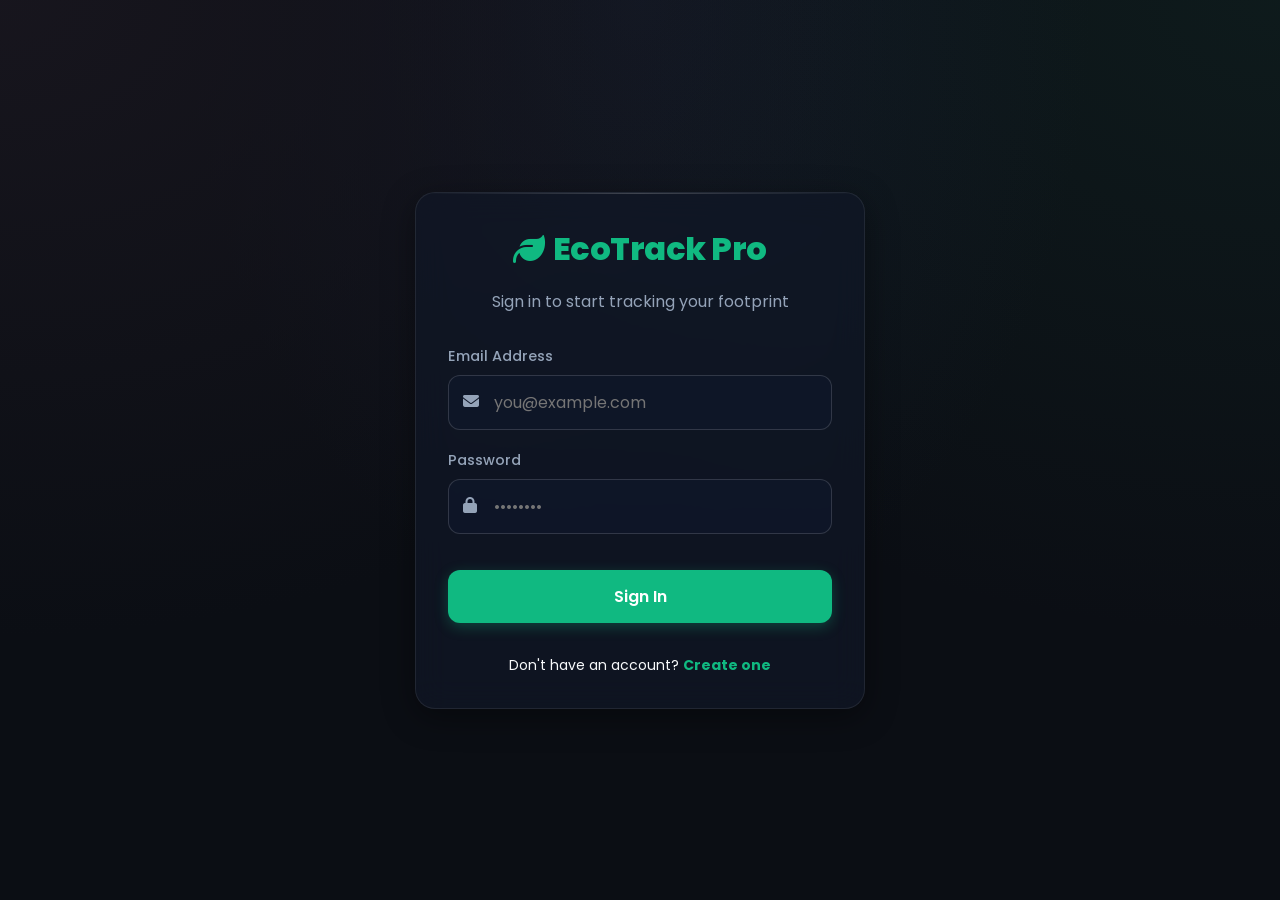
==== auth.html @ c1564540 "Initial commit: EcoTrack Pro with AI insights, charts, and dashboard" ====
<!DOCTYPE html>
<html lang="en" data-theme="dark">
<head>
  <meta charset="UTF-8">
  <meta name="viewport" content="width=device-width, initial-scale=1.0">
  <title>EcoTrack Pro - Authentication</title>
  <link rel="stylesheet" href="css/styles.css">
  <link rel="stylesheet" href="https://cdnjs.cloudflare.com/ajax/libs/font-awesome/6.4.0/css/all.min.css">
</head>
<body class="flex items-center justify-center" style="min-height: 100vh; margin: 0;">

  <div class="glass-panel fade-in-up" style="max-width: 450px; width: 100%; padding: 2rem;">
    
    <div class="text-center mb-4">
      <a href="index.html" class="logo justify-center" style="font-size: 2rem;">
        <i class="fas fa-leaf text-primary"></i> EcoTrack Pro
      </a>
      <p class="text-muted mt-2">Sign in to start tracking your footprint</p>
    </div>

    <!-- Login Form -->
    <form id="loginForm">
      <div class="form-group">
        <label>Email Address</label>
        <div style="position: relative;">
          <i class="fas fa-envelope" style="position: absolute; left: 15px; top: 18px; color: var(--text-muted);"></i>
          <input type="email" id="loginEmail" placeholder="you@example.com" style="padding-left: 45px;" required>
        </div>
      </div>
      <div class="form-group">
        <label>Password</label>
        <div style="position: relative;">
          <i class="fas fa-lock" style="position: absolute; left: 15px; top: 18px; color: var(--text-muted);"></i>
          <input type="password" id="loginPass" placeholder="••••••••" style="padding-left: 45px;" required>
        </div>
      </div>
      <button type="submit" class="btn btn-primary btn-block mt-2">Sign In</button>
      
      <p class="text-center mt-4 text-sm">
        Don't have an account? <a href="#" id="toSignup" class="text-primary font-bold" style="text-decoration: none;">Create one</a>
      </p>
    </form>

    <!-- Signup Form (Hidden by default) -->
    <form id="signupForm" style="display: none;">
      <div class="form-group">
        <label>Full Name</label>
        <div style="position: relative;">
          <i class="fas fa-user" style="position: absolute; left: 15px; top: 18px; color: var(--text-muted);"></i>
          <input type="text" id="signupName" placeholder="John Doe" style="padding-left: 45px;" required>
        </div>
      </div>
      <div class="form-group">
        <label>Email Address</label>
        <div style="position: relative;">
          <i class="fas fa-envelope" style="position: absolute; left: 15px; top: 18px; color: var(--text-muted);"></i>
          <input type="email" id="signupEmail" placeholder="you@example.com" style="padding-left: 45px;" required>
        </div>
      </div>
      <div class="form-group">
        <label>Password</label>
        <div style="position: relative;">
          <i class="fas fa-lock" style="position: absolute; left: 15px; top: 18px; color: var(--text-muted);"></i>
          <input type="password" id="signupPass" placeholder="••••••••" style="padding-left: 45px;" required minlength="6">
        </div>
      </div>
      <button type="submit" class="btn btn-primary btn-block mt-2">Create Account</button>
      
      <p class="text-center mt-4 text-sm">
        Already have an account? <a href="#" id="toLogin" class="text-primary font-bold" style="text-decoration: none;">Sign in</a>
      </p>
    </form>

  </div>

  <script src="js/data.js"></script>
  <script src="js/app.js"></script>
  <script src="js/auth.js"></script>
  
  <script>
    // If already logged in, redirect
    if(window.EcoData && window.EcoData.getCurrentUser()) {
      window.location.href = 'index.html';
    }
  </script>
</body>
</html>
---- css/styles.css ----
@import url('https://fonts.googleapis.com/css2?family=Poppins:wght@300;400;500;600;700;800&display=swap');

:root {
  /* Dark Theme (Default) */
  --bg-color: #0B0E14; /* Deep modern dark */
  --text-color: #F8FAFC;
  --text-muted: #94A3B8;
  --primary-color: #10B981; /* Emerald green */
  --primary-hover: #059669;
  --secondary-color: #3B82F6; /* Blue */
  --accent-color: #8B5CF6; /* Violet */
  --danger-color: #EF4444; /* Red */
  --warning-color: #F59E0B; /* Orange */
  
  --glass-bg: rgba(17, 24, 39, 0.7);
  --glass-border: rgba(255, 255, 255, 0.08);
  --glass-shadow: 0 8px 32px 0 rgba(0, 0, 0, 0.4);
  
  --card-bg: var(--glass-bg);
  --input-bg: rgba(15, 23, 42, 0.8);
  --input-border: rgba(255, 255, 255, 0.15);
  --nav-bg: rgba(11, 14, 20, 0.85);
}

[data-theme="light"] {
  --bg-color: #F4F7F6;
  --text-color: #0F172A;
  --text-muted: #64748B;
  --primary-color: #059669;
  --primary-hover: #047857;
  
  --glass-bg: rgba(255, 255, 255, 0.6);
  --glass-border: rgba(255, 255, 255, 0.8);
  --glass-shadow: 0 8px 32px 0 rgba(31, 38, 135, 0.1);
  
  --card-bg: var(--glass-bg);
  --input-bg: rgba(255, 255, 255, 0.9);
  --input-border: rgba(0, 0, 0, 0.15);
  --nav-bg: rgba(244, 247, 246, 0.85);
}

* {
  margin: 0;
  padding: 0;
  box-sizing: border-box;
  font-family: 'Poppins', sans-serif;
  transition: background-color 0.4s ease, color 0.4s ease, border-color 0.4s ease;
}

body {
  background-color: var(--bg-color);
  color: var(--text-color);
  min-height: 100vh;
  display: flex;
  flex-direction: column;
  overflow-x: hidden;
  /* Premium animated background mesh */
  background-image: 
    radial-gradient(at 0% 0%, hsla(253,16%,10%,1) 0, transparent 50%), 
    radial-gradient(at 50% 0%, hsla(225,39%,20%,0.3) 0, transparent 50%), 
    radial-gradient(at 100% 0%, hsla(160,49%,20%,0.2) 0, transparent 50%);
  background-attachment: fixed;
}

[data-theme="light"] body {
  background-image: 
    radial-gradient(at 0% 0%, hsla(253,16%,97%,1) 0, transparent 50%), 
    radial-gradient(at 50% 0%, hsla(225,39%,80%,0.6) 0, transparent 50%), 
    radial-gradient(at 100% 0%, hsla(160,49%,80%,0.4) 0, transparent 50%);
}

/* Glassmorphism Panels */
.glass-panel {
  background: var(--glass-bg);
  backdrop-filter: blur(16px);
  -webkit-backdrop-filter: blur(16px);
  border: 1px solid var(--glass-border);
  box-shadow: var(--glass-shadow);
  border-radius: 20px;
  padding: 24px;
  position: relative;
  overflow: hidden;
}

.glass-panel::before {
  content: '';
  position: absolute;
  top: 0; left: 0; right: 0;
  height: 1px;
  background: linear-gradient(90deg, transparent, rgba(255,255,255,0.2), transparent);
}

/* Navigation */
nav {
  display: flex;
  justify-content: space-between;
  align-items: center;
  padding: 1.2rem 5%;
  background: var(--nav-bg);
  backdrop-filter: blur(20px);
  -webkit-backdrop-filter: blur(20px);
  border-bottom: 1px solid var(--glass-border);
  position: sticky;
  top: 0;
  z-index: 1000;
}

.logo {
  font-size: 1.5rem;
  font-weight: 800;
  color: var(--primary-color);
  display: flex;
  align-items: center;
  gap: 0.5rem;
  text-decoration: none;
  letter-spacing: -0.5px;
}

.nav-links {
  display: flex;
  gap: 2.5rem;
  list-style: none;
}

.nav-links a {
  color: var(--text-color);
  text-decoration: none;
  font-weight: 500;
  font-size: 0.95rem;
  position: relative;
  padding: 5px 0;
  opacity: 0.8;
}

.nav-links a:hover,
.nav-links a.active {
  opacity: 1;
  color: var(--primary-color);
}

.nav-links a::after {
  content: '';
  position: absolute;
  width: 0;
  height: 2px;
  bottom: 0;
  left: 50%;
  transform: translateX(-50%);
  background-color: var(--primary-color);
  transition: width 0.3s ease;
  border-radius: 2px;
}

.nav-links a:hover::after,
.nav-links a.active::after {
  width: 100%;
}

.nav-actions {
  display: flex;
  align-items: center;
  gap: 1rem;
}

.theme-toggle, .logout-btn {
  background: var(--input-bg);
  border: 1px solid var(--glass-border);
  color: var(--text-color);
  font-size: 1.1rem;
  cursor: pointer;
  width: 40px;
  height: 40px;
  border-radius: 50%;
  display: flex;
  align-items: center;
  justify-content: center;
  transition: all 0.3s ease;
}

.theme-toggle:hover, .logout-btn:hover {
  background: var(--primary-color);
  color: white;
  border-color: var(--primary-color);
  transform: translateY(-2px);
}

.logout-btn {
  display: none; /* Shown via JS if logged in */
}

/* User Avatar mini */
.user-avatar-mini {
  width: 40px;
  height: 40px;
  border-radius: 50%;
  background: linear-gradient(135deg, var(--primary-color), var(--secondary-color));
  color: white;
  display: flex;
  align-items: center;
  justify-content: center;
  font-weight: bold;
  font-size: 1.2rem;
  cursor: pointer;
  display: none; /* Shown via JS */
}

/* Layout */
.container {
  max-width: 1280px;
  margin: 2rem auto;
  padding: 0 1.5rem;
  flex: 1;
  width: 100%;
}

.grid {
  display: grid;
  gap: 1.5rem;
}

.grid-cols-2 { grid-template-columns: repeat(2, 1fr); }
.grid-cols-3 { grid-template-columns: repeat(3, 1fr); }
.grid-cols-4 { grid-template-columns: repeat(4, 1fr); }

/* Typography Utilities */
h1, h2, h3, h4 { margin-bottom: 1rem; font-weight: 600; line-height: 1.3; }
.text-center { text-align: center; }
.text-right { text-align: right; }
.text-muted { color: var(--text-muted); }
.text-primary { color: var(--primary-color); }
.text-secondary { color: var(--secondary-color); }
.text-accent { color: var(--accent-color); }
.text-danger { color: var(--danger-color); }
.text-warning { color: var(--warning-color); }

.text-sm { font-size: 0.875rem; }
.text-lg { font-size: 1.125rem; }
.text-xl { font-size: 1.25rem; font-weight: 600;}
.text-2xl { font-size: 1.5rem; font-weight: 700;}
.text-3xl { font-size: 2rem; font-weight: 800;}
.text-4xl { font-size: 2.5rem; font-weight: 800;}
.font-bold { font-weight: 700; }

.mb-1 { margin-bottom: 0.5rem; }
.mb-2 { margin-bottom: 1rem; }
.mb-3 { margin-bottom: 1.5rem; }
.mb-4 { margin-bottom: 2rem; }
.mt-2 { margin-top: 1rem; }
.mt-4 { margin-top: 2rem; }

/* Forms & Inputs */
.form-group {
  margin-bottom: 1.25rem;
}

.form-group label {
  display: block;
  margin-bottom: 0.5rem;
  font-weight: 500;
  font-size: 0.9rem;
  color: var(--text-muted);
}

input[type="number"],
input[type="text"],
input[type="email"],
input[type="password"],
select {
  width: 100%;
  padding: 14px 16px;
  border-radius: 12px;
  border: 1px solid var(--input-border);
  background: var(--input-bg);
  color: var(--text-color);
  font-size: 1rem;
  outline: none;
  transition: all 0.3s;
}

input:focus,
select:focus {
  border-color: var(--primary-color);
  box-shadow: 0 0 0 4px rgba(16, 185, 129, 0.1);
}

/* Buttons */
.btn {
  padding: 14px 24px;
  border-radius: 12px;
  border: none;
  font-weight: 600;
  font-size: 1rem;
  cursor: pointer;
  transition: all 0.3s cubic-bezier(0.4, 0, 0.2, 1);
  display: inline-flex;
  align-items: center;
  justify-content: center;
  gap: 0.5rem;
}

.btn-primary {
  background-color: var(--primary-color);
  color: white;
  box-shadow: 0 4px 14px rgba(16, 185, 129, 0.3);
}

.btn-primary:hover {
  background-color: var(--primary-hover);
  transform: translateY(-2px);
  box-shadow: 0 6px 20px rgba(16, 185, 129, 0.4);
}

.btn-outline {
  background-color: transparent;
  border: 2px solid var(--primary-color);
  color: var(--primary-color);
}

.btn-outline:hover {
  background-color: var(--primary-color);
  color: white;
}

.btn-danger {
  background-color: rgba(239, 68, 68, 0.1);
  color: var(--danger-color);
  border: 1px solid rgba(239, 68, 68, 0.3);
}
.btn-danger:hover {
  background-color: var(--danger-color);
  color: white;
  border-color: var(--danger-color);
}

.btn-block {
  width: 100%;
}

/* Range Slider */
input[type=range] {
  -webkit-appearance: none;
  width: 100%;
  background: transparent;
}
input[type=range]::-webkit-slider-thumb {
  -webkit-appearance: none;
  height: 24px;
  width: 24px;
  border-radius: 50%;
  background: var(--primary-color);
  cursor: pointer;
  margin-top: -10px;
  box-shadow: 0 0 15px rgba(16, 185, 129, 0.6);
  border: 3px solid white;
}
input[type=range]::-webkit-slider-runnable-track {
  width: 100%;
  height: 6px;
  cursor: pointer;
  background: var(--input-border);
  border-radius: 4px;
}

/* Tables */
.table-container {
  overflow-x: auto;
}
table {
  width: 100%;
  border-collapse: collapse;
}
th, td {
  padding: 1.2rem 1rem;
  text-align: left;
  border-bottom: 1px solid var(--glass-border);
}
th {
  font-weight: 600;
  color: var(--text-muted);
  text-transform: uppercase;
  font-size: 0.8rem;
  letter-spacing: 1px;
}
tr:hover {
  background-color: rgba(255,255,255,0.03);
}

/* Badges / Chips */
.badge {
  display: inline-flex;
  align-items: center;
  gap: 0.4rem;
  padding: 6px 12px;
  border-radius: 20px;
  font-size: 0.8rem;
  font-weight: 600;
}
.badge-success { background: rgba(16, 185, 129, 0.15); color: var(--primary-color); border: 1px solid rgba(16, 185, 129, 0.3); }
.badge-warning { background: rgba(245, 158, 11, 0.15); color: var(--warning-color); border: 1px solid rgba(245, 158, 11, 0.3); }
.badge-danger { background: rgba(239, 68, 68, 0.15); color: var(--danger-color); border: 1px solid rgba(239, 68, 68, 0.3); }

/* Toast Notifications */
#toast-container {
  position: fixed;
  bottom: 20px;
  right: 20px;
  z-index: 9999;
  display: flex;
  flex-direction: column;
  gap: 10px;
}
.toast {
  background: var(--nav-bg);
  backdrop-filter: blur(10px);
  border-left: 4px solid var(--primary-color);
  color: var(--text-color);
  padding: 16px 20px;
  border-radius: 8px;
  box-shadow: 0 10px 30px rgba(0,0,0,0.3);
  display: flex;
  align-items: center;
  gap: 12px;
  min-width: 250px;
  animation: slideInRight 0.3s ease forwards;
}
.toast.error { border-left-color: var(--danger-color); }
.toast.warning { border-left-color: var(--warning-color); }
.toast i { font-size: 1.2rem; }

@keyframes slideInRight {
  from { transform: translateX(100%); opacity: 0; }
  to { transform: translateX(0); opacity: 1; }
}
@keyframes fadeOut {
  to { opacity: 0; transform: translateY(10px); }
}

/* Animations */
.fade-in {
  animation: fadeIn 0.6s ease forwards;
}
.fade-in-up {
  animation: fadeInUp 0.6s ease forwards;
}

@keyframes fadeIn {
  from { opacity: 0; }
  to { opacity: 1; }
}
@keyframes fadeInUp {
  from { opacity: 0; transform: translateY(20px); }
  to { opacity: 1; transform: translateY(0); }
}

/* Gamification Elements */
.achievement-badge {
  width: 100px;
  height: 100px;
  border-radius: 50%;
  background: var(--input-bg);
  border: 2px dashed var(--text-muted);
  display: flex;
  flex-direction: column;
  align-items: center;
  justify-content: center;
  opacity: 0.5;
  filter: grayscale(100%);
  transition: all 0.4s;
}
.achievement-badge.unlocked {
  opacity: 1;
  filter: none;
  border: 2px solid var(--primary-color);
  background: linear-gradient(135deg, rgba(16, 185, 129, 0.2), rgba(59, 130, 246, 0.2));
  box-shadow: 0 0 20px rgba(16, 185, 129, 0.3);
}
.achievement-badge i { font-size: 2rem; margin-bottom: 5px; }
.achievement-badge.unlocked i { color: var(--primary-color); }
.achievement-name { font-size: 0.75rem; font-weight: 600; text-align: center; }

/* Loaders */
.loader {
  border: 3px solid rgba(255,255,255,0.1);
  border-top: 3px solid var(--primary-color);
  border-radius: 50%;
  width: 24px;
  height: 24px;
  animation: spin 1s linear infinite;
  display: inline-block;
}
@keyframes spin { 0% { transform: rotate(0deg); } 100% { transform: rotate(360deg); } }

/* Utility Classes */
.flex { display: flex; }
.items-center { align-items: center; }
.justify-between { justify-content: space-between; }
.justify-center { justify-content: center; }
.gap-2 { gap: 0.5rem; }
.gap-4 { gap: 1rem; }

/* Responsive */
@media (max-width: 900px) {
  .grid-cols-3, .grid-cols-4 { grid-template-columns: repeat(2, 1fr); }
}
@media (max-width: 768px) {
  .grid-cols-2, .grid-cols-3, .grid-cols-4 { grid-template-columns: 1fr; }
  .nav-links { display: none; } /* Could add hamburger, hiding for simplicity in hackathon prototype */
  nav { padding: 1rem; }
}
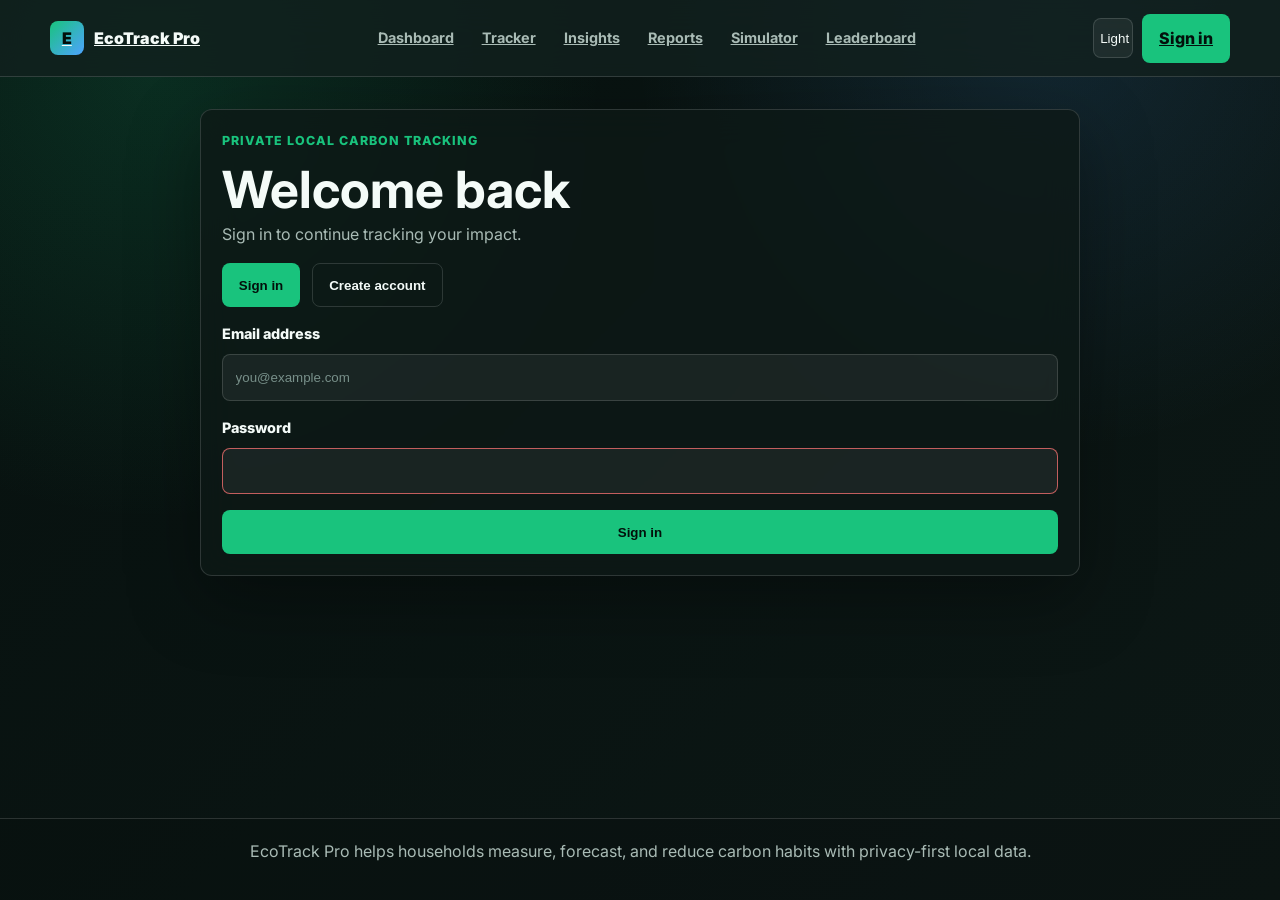
==== commit 789d0e35: "Hardening, accessibility, centralized CO2 calculations, chart guards, UI polish" ====
--- a/auth.html
+++ b/auth.html
@@ -3,85 +3,64 @@
 <head>
   <meta charset="UTF-8">
   <meta name="viewport" content="width=device-width, initial-scale=1.0">
-  <title>EcoTrack Pro - Authentication</title>
+  <meta name="description" content="Sign in to EcoTrack Pro.">
+  <title>EcoTrack Pro | Sign In</title>
   <link rel="stylesheet" href="css/styles.css">
-  <link rel="stylesheet" href="https://cdnjs.cloudflare.com/ajax/libs/font-awesome/6.4.0/css/all.min.css">
+  <script src="components/navbar.js" defer></script>
+  <script src="components/footer.js" defer></script>
+  <script src="js/data.js" defer></script>
+  <script src="js/logic.js" defer></script>
+  <script src="js/auth.js" defer></script>
+  <script src="js/charts.js" defer></script>
+  <script src="js/ui.js" defer></script>
+  <script src="js/tests.js" defer></script>
 </head>
-<body class="flex items-center justify-center" style="min-height: 100vh; margin: 0;">
+<body data-page="auth">
+  <app-navbar></app-navbar>
+  <main class="container narrow" id="main">
+    <section class="glass" aria-labelledby="authTitle">
+      <p class="eyebrow">Private local carbon tracking</p>
+      <h1 id="authTitle">Welcome back</h1>
+      <p id="authSubtitle">Sign in to continue tracking your impact.</p>
+      <div class="cluster mb" role="group" aria-label="Authentication mode">
+        <button class="btn" type="button" data-auth-mode="login">Sign in</button>
+        <button class="btn btn-outline" type="button" data-auth-mode="signup">Create account</button>
+      </div>
 
-  <div class="glass-panel fade-in-up" style="max-width: 450px; width: 100%; padding: 2rem;">
-    
-    <div class="text-center mb-4">
-      <a href="index.html" class="logo justify-center" style="font-size: 2rem;">
-        <i class="fas fa-leaf text-primary"></i> EcoTrack Pro
-      </a>
-      <p class="text-muted mt-2">Sign in to start tracking your footprint</p>
-    </div>
+      <form id="loginForm" class="stack" novalidate>
+        <div class="field">
+          <label for="loginEmail">Email address</label>
+          <input id="loginEmail" name="email" type="email" autocomplete="email" required aria-label="Login email address" placeholder="you@example.com">
+        </div>
+        <div class="field">
+          <label for="loginPassword">Password</label>
+          <input id="loginPassword" name="password" type="password" autocomplete="current-password" required minlength="8" aria-label="Login password">
+        </div>
+        <button class="btn btn-block" id="loginBtn" type="submit">Sign in</button>
+      </form>
 
-    <!-- Login Form -->
-    <form id="loginForm">
-      <div class="form-group">
-        <label>Email Address</label>
-        <div style="position: relative;">
-          <i class="fas fa-envelope" style="position: absolute; left: 15px; top: 18px; color: var(--text-muted);"></i>
-          <input type="email" id="loginEmail" placeholder="you@example.com" style="padding-left: 45px;" required>
+      <form id="signupForm" class="stack hidden" novalidate>
+        <div class="field">
+          <label for="signupName">Full name</label>
+          <input id="signupName" name="name" type="text" autocomplete="name" required minlength="2" maxlength="80" aria-label="Full name" placeholder="Eco User">
         </div>
-      </div>
-      <div class="form-group">
-        <label>Password</label>
-        <div style="position: relative;">
-          <i class="fas fa-lock" style="position: absolute; left: 15px; top: 18px; color: var(--text-muted);"></i>
-          <input type="password" id="loginPass" placeholder="••••••••" style="padding-left: 45px;" required>
+        <div class="field">
+          <label for="signupEmail">Email address</label>
+          <input id="signupEmail" name="email" type="email" autocomplete="email" required aria-label="Signup email address" placeholder="you@example.com">
         </div>
-      </div>
-      <button type="submit" class="btn btn-primary btn-block mt-2">Sign In</button>
-      
-      <p class="text-center mt-4 text-sm">
-        Don't have an account? <a href="#" id="toSignup" class="text-primary font-bold" style="text-decoration: none;">Create one</a>
-      </p>
-    </form>
-
-    <!-- Signup Form (Hidden by default) -->
-    <form id="signupForm" style="display: none;">
-      <div class="form-group">
-        <label>Full Name</label>
-        <div style="position: relative;">
-          <i class="fas fa-user" style="position: absolute; left: 15px; top: 18px; color: var(--text-muted);"></i>
-          <input type="text" id="signupName" placeholder="John Doe" style="padding-left: 45px;" required>
+        <div class="field">
+          <label for="signupPassword">Password</label>
+          <input id="signupPassword" name="password" type="password" autocomplete="new-password" required minlength="8" aria-label="Create password">
+          <span class="field-hint">Use at least 8 characters.</span>
         </div>
-      </div>
-      <div class="form-group">
-        <label>Email Address</label>
-        <div style="position: relative;">
-          <i class="fas fa-envelope" style="position: absolute; left: 15px; top: 18px; color: var(--text-muted);"></i>
-          <input type="email" id="signupEmail" placeholder="you@example.com" style="padding-left: 45px;" required>
+        <div class="field">
+          <label for="signupConfirm">Confirm password</label>
+          <input id="signupConfirm" name="confirm" type="password" autocomplete="new-password" required minlength="8" aria-label="Confirm password">
         </div>
-      </div>
-      <div class="form-group">
-        <label>Password</label>
-        <div style="position: relative;">
-          <i class="fas fa-lock" style="position: absolute; left: 15px; top: 18px; color: var(--text-muted);"></i>
-          <input type="password" id="signupPass" placeholder="••••••••" style="padding-left: 45px;" required minlength="6">
-        </div>
-      </div>
-      <button type="submit" class="btn btn-primary btn-block mt-2">Create Account</button>
-      
-      <p class="text-center mt-4 text-sm">
-        Already have an account? <a href="#" id="toLogin" class="text-primary font-bold" style="text-decoration: none;">Sign in</a>
-      </p>
-    </form>
-
-  </div>
-
-  <script src="js/data.js"></script>
-  <script src="js/app.js"></script>
-  <script src="js/auth.js"></script>
-  
-  <script>
-    // If already logged in, redirect
-    if(window.EcoData && window.EcoData.getCurrentUser()) {
-      window.location.href = 'index.html';
-    }
-  </script>
+        <button class="btn btn-block" id="signupBtn" type="submit">Create account</button>
+      </form>
+    </section>
+  </main>
+  <app-footer></app-footer>
 </body>
 </html>
--- a/css/styles.css
+++ b/css/styles.css
@@ -1,509 +1,865 @@
-@import url('https://fonts.googleapis.com/css2?family=Poppins:wght@300;400;500;600;700;800&display=swap');
+@import url("https://fonts.googleapis.com/css2?family=Inter:wght@400;500;600;700;800&display=swap");
 
 :root {
-  /* Dark Theme (Default) */
-  --bg-color: #0B0E14; /* Deep modern dark */
-  --text-color: #F8FAFC;
-  --text-muted: #94A3B8;
-  --primary-color: #10B981; /* Emerald green */
-  --primary-hover: #059669;
-  --secondary-color: #3B82F6; /* Blue */
-  --accent-color: #8B5CF6; /* Violet */
-  --danger-color: #EF4444; /* Red */
-  --warning-color: #F59E0B; /* Orange */
-  
-  --glass-bg: rgba(17, 24, 39, 0.7);
-  --glass-border: rgba(255, 255, 255, 0.08);
-  --glass-shadow: 0 8px 32px 0 rgba(0, 0, 0, 0.4);
-  
-  --card-bg: var(--glass-bg);
-  --input-bg: rgba(15, 23, 42, 0.8);
-  --input-border: rgba(255, 255, 255, 0.15);
-  --nav-bg: rgba(11, 14, 20, 0.85);
+  --bg: #07110f;
+  --bg-soft: #0c1715;
+  --surface: rgba(13, 25, 22, 0.78);
+  --surface-strong: rgba(18, 33, 30, 0.92);
+  --border: rgba(255, 255, 255, 0.14);
+  --text: #f4fbf8;
+  --muted: #a9bbb5;
+  --subtle: #78908a;
+  --primary: #19c37d;
+  --primary-strong: #0f9f66;
+  --secondary: #4da3ff;
+  --accent: #b072ff;
+  --warning: #f5b84b;
+  --danger: #ff6b6b;
+  --success: #22c55e;
+  --shadow: 0 24px 70px rgba(0, 0, 0, 0.34);
+  --radius: 8px;
+  --radius-lg: 12px;
+  --focus: 0 0 0 3px rgba(25, 195, 125, 0.32);
 }
 
 [data-theme="light"] {
-  --bg-color: #F4F7F6;
-  --text-color: #0F172A;
-  --text-muted: #64748B;
-  --primary-color: #059669;
-  --primary-hover: #047857;
-  
-  --glass-bg: rgba(255, 255, 255, 0.6);
-  --glass-border: rgba(255, 255, 255, 0.8);
-  --glass-shadow: 0 8px 32px 0 rgba(31, 38, 135, 0.1);
-  
-  --card-bg: var(--glass-bg);
-  --input-bg: rgba(255, 255, 255, 0.9);
-  --input-border: rgba(0, 0, 0, 0.15);
-  --nav-bg: rgba(244, 247, 246, 0.85);
+  --bg: #edf7f2;
+  --bg-soft: #f8fbfa;
+  --surface: rgba(255, 255, 255, 0.82);
+  --surface-strong: rgba(255, 255, 255, 0.96);
+  --border: rgba(20, 55, 45, 0.14);
+  --text: #10201b;
+  --muted: #4d655d;
+  --subtle: #70877f;
+  --primary: #087f5b;
+  --primary-strong: #066448;
+  --secondary: #1d70d8;
+  --accent: #7c3aed;
+  --warning: #a16207;
+  --danger: #c24141;
+  --shadow: 0 24px 55px rgba(17, 66, 49, 0.14);
 }
 
 * {
+  box-sizing: border-box;
+}
+
+html {
+  scroll-behavior: smooth;
+}
+
+body {
   margin: 0;
-  padding: 0;
-  box-sizing: border-box;
-  font-family: 'Poppins', sans-serif;
-  transition: background-color 0.4s ease, color 0.4s ease, border-color 0.4s ease;
-}
-
-body {
-  background-color: var(--bg-color);
-  color: var(--text-color);
   min-height: 100vh;
   display: flex;
   flex-direction: column;
-  overflow-x: hidden;
-  /* Premium animated background mesh */
-  background-image: 
-    radial-gradient(at 0% 0%, hsla(253,16%,10%,1) 0, transparent 50%), 
-    radial-gradient(at 50% 0%, hsla(225,39%,20%,0.3) 0, transparent 50%), 
-    radial-gradient(at 100% 0%, hsla(160,49%,20%,0.2) 0, transparent 50%);
-  background-attachment: fixed;
-}
-
-[data-theme="light"] body {
-  background-image: 
-    radial-gradient(at 0% 0%, hsla(253,16%,97%,1) 0, transparent 50%), 
-    radial-gradient(at 50% 0%, hsla(225,39%,80%,0.6) 0, transparent 50%), 
-    radial-gradient(at 100% 0%, hsla(160,49%,80%,0.4) 0, transparent 50%);
-}
-
-/* Glassmorphism Panels */
-.glass-panel {
-  background: var(--glass-bg);
-  backdrop-filter: blur(16px);
-  -webkit-backdrop-filter: blur(16px);
-  border: 1px solid var(--glass-border);
-  box-shadow: var(--glass-shadow);
-  border-radius: 20px;
-  padding: 24px;
-  position: relative;
-  overflow: hidden;
-}
-
-.glass-panel::before {
-  content: '';
+  font-family: Inter, system-ui, -apple-system, BlinkMacSystemFont, "Segoe UI", sans-serif;
+  color: var(--text);
+  background:
+    radial-gradient(circle at 12% 8%, rgba(25, 195, 125, 0.16), transparent 28rem),
+    radial-gradient(circle at 82% 4%, rgba(77, 163, 255, 0.13), transparent 26rem),
+    linear-gradient(135deg, var(--bg), var(--bg-soft));
+  line-height: 1.55;
+}
+
+  .btn {
+    min-height: 2.75rem;
+    display: inline-flex;
+    align-items: center;
+    justify-content: center;
+    gap: 0.5rem;
+    padding: 0.7rem 1rem;
+    border: 1px solid transparent;
+    border-radius: var(--radius);
+    font-weight: 800;
+    color: color-mix(in srgb, #03100b 88%, var(--text) 12%);
+    background: var(--primary);
+    transition: transform 120ms ease, box-shadow 120ms ease;
+  }
+}
+
+:focus-visible {
+  outline: none;
+  box-shadow: var(--focus);
+}
+
+.chart-fallback {
+  padding: 1rem;
+  color: var(--muted);
+  text-align: center;
+}
+
+.chart-box[aria-busy="true"] {
+  opacity: 0.6;
+  transition: opacity 200ms;
+}
+
+.skip-link {
   position: absolute;
-  top: 0; left: 0; right: 0;
-  height: 1px;
-  background: linear-gradient(90deg, transparent, rgba(255,255,255,0.2), transparent);
-}
-
-/* Navigation */
+  left: 1rem;
+  top: -4rem;
+  z-index: 2000;
+  padding: 0.7rem 1rem;
+  border-radius: var(--radius);
+  background: var(--primary);
+  color: #03100b;
+  font-weight: 800;
+}
+
+.skip-link:focus {
+  top: 1rem;
+}
+
+.container {
+  width: min(1180px, calc(100% - 2rem));
+  margin: 2rem auto;
+  flex: 1;
+}
+
+.narrow {
+  width: min(880px, calc(100% - 2rem));
+}
+
+.page-header {
+  display: flex;
+  align-items: flex-end;
+  justify-content: space-between;
+  gap: 1rem;
+  margin-bottom: 1.25rem;
+}
+
+.eyebrow {
+  color: var(--primary);
+  font-size: 0.78rem;
+  font-weight: 800;
+  letter-spacing: 0.08em;
+  text-transform: uppercase;
+}
+
+h1,
+h2,
+h3,
+p {
+  margin-top: 0;
+}
+
+h1 {
+  max-width: 780px;
+  margin-bottom: 0.45rem;
+  font-size: clamp(2rem, 4vw, 4.3rem);
+  line-height: 1.02;
+  letter-spacing: 0;
+}
+
+h2 {
+  margin-bottom: 0.55rem;
+  font-size: clamp(1.55rem, 2.5vw, 2.25rem);
+  letter-spacing: 0;
+}
+
+h3 {
+  margin-bottom: 0.65rem;
+  font-size: 1.08rem;
+  letter-spacing: 0;
+}
+
+p {
+  color: var(--muted);
+}
+
+main {
+  animation: fade-in 0.36s ease-out;
+}
+
+@keyframes fade-in {
+  from {
+    opacity: 0;
+    transform: translateY(10px);
+  }
+  to {
+    opacity: 1;
+    transform: translateY(0);
+  }
+}
+
 nav {
-  display: flex;
-  justify-content: space-between;
-  align-items: center;
-  padding: 1.2rem 5%;
-  background: var(--nav-bg);
-  backdrop-filter: blur(20px);
-  -webkit-backdrop-filter: blur(20px);
-  border-bottom: 1px solid var(--glass-border);
   position: sticky;
   top: 0;
   z-index: 1000;
-}
-
-.logo {
-  font-size: 1.5rem;
-  font-weight: 800;
-  color: var(--primary-color);
   display: flex;
   align-items: center;
-  gap: 0.5rem;
-  text-decoration: none;
-  letter-spacing: -0.5px;
+  justify-content: space-between;
+  gap: 1rem;
+  min-height: 72px;
+  padding: 0.85rem max(1rem, calc((100vw - 1180px) / 2));
+  background: color-mix(in srgb, var(--surface-strong) 88%, transparent);
+  border-bottom: 1px solid var(--border);
+  backdrop-filter: blur(18px);
+}
+
+.brand {
+  display: inline-flex;
+  align-items: center;
+  gap: 0.65rem;
+  font-weight: 900;
+  color: var(--text);
+}
+
+.brand-mark {
+  width: 2.1rem;
+  height: 2.1rem;
+  display: grid;
+  place-items: center;
+  border-radius: var(--radius);
+  background: linear-gradient(135deg, var(--primary), var(--secondary));
+  color: #03100b;
+  font-weight: 900;
 }
 
 .nav-links {
   display: flex;
-  gap: 2.5rem;
+  align-items: center;
+  gap: 0.25rem;
+  padding: 0;
+  margin: 0;
   list-style: none;
 }
 
-.nav-links a {
-  color: var(--text-color);
-  text-decoration: none;
-  font-weight: 500;
-  font-size: 0.95rem;
-  position: relative;
-  padding: 5px 0;
-  opacity: 0.8;
+.nav-links a,
+.mobile-nav a {
+  display: inline-flex;
+  align-items: center;
+  min-height: 2.5rem;
+  padding: 0.55rem 0.75rem;
+  border-radius: var(--radius);
+  color: var(--muted);
+  font-weight: 700;
+  font-size: 0.9rem;
 }
 
 .nav-links a:hover,
-.nav-links a.active {
-  opacity: 1;
-  color: var(--primary-color);
-}
-
-.nav-links a::after {
-  content: '';
-  position: absolute;
-  width: 0;
-  height: 2px;
-  bottom: 0;
-  left: 50%;
-  transform: translateX(-50%);
-  background-color: var(--primary-color);
-  transition: width 0.3s ease;
-  border-radius: 2px;
-}
-
-.nav-links a:hover::after,
-.nav-links a.active::after {
-  width: 100%;
+.nav-links a.active,
+.mobile-nav a:hover,
+.mobile-nav a.active {
+  color: var(--text);
+  background: rgba(25, 195, 125, 0.14);
 }
 
 .nav-actions {
   display: flex;
   align-items: center;
+  gap: 0.55rem;
+}
+
+.icon-btn,
+.theme-toggle,
+.logout-btn,
+.menu-toggle {
+  width: 2.5rem;
+  height: 2.5rem;
+  display: inline-grid;
+  place-items: center;
+  border: 1px solid var(--border);
+  border-radius: var(--radius);
+  color: var(--text);
+  background: rgba(255, 255, 255, 0.06);
+}
+
+.menu-toggle {
+  display: none;
+}
+
+.mobile-nav {
+  display: none;
+  position: fixed;
+  inset: 72px 0 auto 0;
+  z-index: 999;
+  padding: 0.75rem 1rem 1rem;
+  background: var(--surface-strong);
+  border-bottom: 1px solid var(--border);
+}
+
+.mobile-nav.open {
+  display: grid;
+  gap: 0.25rem;
+}
+
+.avatar-mini,
+.avatar-lg {
+  display: grid;
+  place-items: center;
+  border-radius: 999px;
+  background: linear-gradient(135deg, var(--primary), var(--secondary));
+  color: #03100b;
+  font-weight: 900;
+}
+
+.avatar-mini {
+  width: 2.5rem;
+  height: 2.5rem;
+}
+
+.avatar-lg {
+  width: 5.5rem;
+  height: 5.5rem;
+  color: #fff;
+  font-size: 2.2rem;
+}
+
+.glass,
+.card {
+  background: var(--surface);
+  border: 1px solid var(--border);
+  border-radius: var(--radius-lg);
+  box-shadow: var(--shadow);
+  backdrop-filter: blur(18px);
+}
+
+.glass {
+  padding: 1.3rem;
+}
+
+.hero {
+  display: grid;
+  grid-template-columns: minmax(0, 1.25fr) minmax(320px, 0.75fr);
+  gap: 1.25rem;
+  align-items: stretch;
+  min-height: calc(100vh - 180px);
+}
+
+.hero-copy {
+  display: flex;
+  flex-direction: column;
+  justify-content: center;
+  padding: clamp(1.25rem, 3.5vw, 3rem);
+}
+
+.hero-visual {
+  min-height: 430px;
+  overflow: hidden;
+  position: relative;
+  background:
+    linear-gradient(160deg, rgba(25, 195, 125, 0.25), rgba(77, 163, 255, 0.13)),
+    var(--surface);
+}
+
+.city-grid {
+  position: absolute;
+  inset: auto 6% 9% 6%;
+  display: grid;
+  grid-template-columns: repeat(7, 1fr);
+  gap: 0.65rem;
+  align-items: end;
+}
+
+.tower {
+  border: 1px solid rgba(255, 255, 255, 0.16);
+  border-radius: var(--radius) var(--radius) 0 0;
+  background: linear-gradient(180deg, rgba(255, 255, 255, 0.2), rgba(25, 195, 125, 0.2));
+}
+
+.tower:nth-child(1) { height: 110px; }
+.tower:nth-child(2) { height: 170px; }
+.tower:nth-child(3) { height: 135px; }
+.tower:nth-child(4) { height: 235px; }
+.tower:nth-child(5) { height: 155px; }
+.tower:nth-child(6) { height: 200px; }
+.tower:nth-child(7) { height: 125px; }
+
+.orbital-stat {
+  position: absolute;
+  left: 1.25rem;
+  right: 1.25rem;
+  top: 1.25rem;
+  padding: 1rem;
+  border-radius: var(--radius-lg);
+  background: rgba(0, 0, 0, 0.2);
+  border: 1px solid var(--border);
+}
+
+.grid {
+  display: grid;
   gap: 1rem;
 }
 
-.theme-toggle, .logout-btn {
-  background: var(--input-bg);
-  border: 1px solid var(--glass-border);
-  color: var(--text-color);
-  font-size: 1.1rem;
-  cursor: pointer;
-  width: 40px;
-  height: 40px;
-  border-radius: 50%;
+.grid-2 {
+  grid-template-columns: repeat(2, minmax(0, 1fr));
+}
+
+.grid-3 {
+  grid-template-columns: repeat(3, minmax(0, 1fr));
+}
+
+.grid-4 {
+  grid-template-columns: repeat(4, minmax(0, 1fr));
+}
+
+.span-2 {
+  grid-column: span 2;
+}
+
+.stack {
+  display: grid;
+  gap: 1rem;
+}
+
+.cluster {
   display: flex;
   align-items: center;
+  gap: 0.75rem;
+  flex-wrap: wrap;
+}
+
+.between {
+  display: flex;
+  align-items: center;
+  justify-content: space-between;
+  gap: 1rem;
+}
+
+.btn {
+  min-height: 2.75rem;
+  display: inline-flex;
+  align-items: center;
   justify-content: center;
-  transition: all 0.3s ease;
-}
-
-.theme-toggle:hover, .logout-btn:hover {
-  background: var(--primary-color);
-  color: white;
-  border-color: var(--primary-color);
-  transform: translateY(-2px);
-}
-
-.logout-btn {
-  display: none; /* Shown via JS if logged in */
-}
-
-/* User Avatar mini */
-.user-avatar-mini {
-  width: 40px;
-  height: 40px;
-  border-radius: 50%;
-  background: linear-gradient(135deg, var(--primary-color), var(--secondary-color));
-  color: white;
-  display: flex;
-  align-items: center;
-  justify-content: center;
-  font-weight: bold;
-  font-size: 1.2rem;
-  cursor: pointer;
-  display: none; /* Shown via JS */
-}
-
-/* Layout */
-.container {
-  max-width: 1280px;
-  margin: 2rem auto;
-  padding: 0 1.5rem;
-  flex: 1;
+  gap: 0.5rem;
+  padding: 0.7rem 1rem;
+  border: 1px solid transparent;
+  border-radius: var(--radius);
+  font-weight: 800;
+  color: #03100b;
+  background: var(--primary);
+}
+
+.btn:hover {
+  transform: translateY(-1px);
+}
+
+.btn-secondary {
+  color: #fff;
+  background: var(--secondary);
+}
+
+.btn-outline {
+  color: var(--text);
+  background: transparent;
+  border-color: var(--border);
+}
+
+.btn-danger {
+  color: #fff;
+  background: var(--danger);
+}
+
+.btn-block {
   width: 100%;
 }
 
-.grid {
-  display: grid;
-  gap: 1.5rem;
-}
-
-.grid-cols-2 { grid-template-columns: repeat(2, 1fr); }
-.grid-cols-3 { grid-template-columns: repeat(3, 1fr); }
-.grid-cols-4 { grid-template-columns: repeat(4, 1fr); }
-
-/* Typography Utilities */
-h1, h2, h3, h4 { margin-bottom: 1rem; font-weight: 600; line-height: 1.3; }
-.text-center { text-align: center; }
-.text-right { text-align: right; }
-.text-muted { color: var(--text-muted); }
-.text-primary { color: var(--primary-color); }
-.text-secondary { color: var(--secondary-color); }
-.text-accent { color: var(--accent-color); }
-.text-danger { color: var(--danger-color); }
-.text-warning { color: var(--warning-color); }
-
-.text-sm { font-size: 0.875rem; }
-.text-lg { font-size: 1.125rem; }
-.text-xl { font-size: 1.25rem; font-weight: 600;}
-.text-2xl { font-size: 1.5rem; font-weight: 700;}
-.text-3xl { font-size: 2rem; font-weight: 800;}
-.text-4xl { font-size: 2.5rem; font-weight: 800;}
-.font-bold { font-weight: 700; }
-
-.mb-1 { margin-bottom: 0.5rem; }
-.mb-2 { margin-bottom: 1rem; }
-.mb-3 { margin-bottom: 1.5rem; }
-.mb-4 { margin-bottom: 2rem; }
-.mt-2 { margin-top: 1rem; }
-.mt-4 { margin-top: 2rem; }
-
-/* Forms & Inputs */
-.form-group {
-  margin-bottom: 1.25rem;
-}
-
-.form-group label {
+.btn:disabled {
+  cursor: wait;
+  opacity: 0.68;
+}
+
+label {
   display: block;
-  margin-bottom: 0.5rem;
-  font-weight: 500;
+  margin-bottom: 0.4rem;
+  color: var(--text);
+  font-weight: 800;
   font-size: 0.9rem;
-  color: var(--text-muted);
-}
-
-input[type="number"],
-input[type="text"],
-input[type="email"],
-input[type="password"],
+}
+
+input,
 select {
   width: 100%;
-  padding: 14px 16px;
-  border-radius: 12px;
-  border: 1px solid var(--input-border);
-  background: var(--input-bg);
-  color: var(--text-color);
-  font-size: 1rem;
-  outline: none;
-  transition: all 0.3s;
-}
-
-input:focus,
-select:focus {
-  border-color: var(--primary-color);
-  box-shadow: 0 0 0 4px rgba(16, 185, 129, 0.1);
-}
-
-/* Buttons */
-.btn {
-  padding: 14px 24px;
-  border-radius: 12px;
-  border: none;
-  font-weight: 600;
-  font-size: 1rem;
-  cursor: pointer;
-  transition: all 0.3s cubic-bezier(0.4, 0, 0.2, 1);
-  display: inline-flex;
-  align-items: center;
-  justify-content: center;
-  gap: 0.5rem;
-}
-
-.btn-primary {
-  background-color: var(--primary-color);
-  color: white;
-  box-shadow: 0 4px 14px rgba(16, 185, 129, 0.3);
-}
-
-.btn-primary:hover {
-  background-color: var(--primary-hover);
-  transform: translateY(-2px);
-  box-shadow: 0 6px 20px rgba(16, 185, 129, 0.4);
-}
-
-.btn-outline {
-  background-color: transparent;
-  border: 2px solid var(--primary-color);
-  color: var(--primary-color);
-}
-
-.btn-outline:hover {
-  background-color: var(--primary-color);
-  color: white;
-}
-
-.btn-danger {
-  background-color: rgba(239, 68, 68, 0.1);
-  color: var(--danger-color);
-  border: 1px solid rgba(239, 68, 68, 0.3);
-}
-.btn-danger:hover {
-  background-color: var(--danger-color);
-  color: white;
-  border-color: var(--danger-color);
-}
-
-.btn-block {
-  width: 100%;
-}
-
-/* Range Slider */
-input[type=range] {
-  -webkit-appearance: none;
-  width: 100%;
-  background: transparent;
-}
-input[type=range]::-webkit-slider-thumb {
-  -webkit-appearance: none;
-  height: 24px;
-  width: 24px;
-  border-radius: 50%;
-  background: var(--primary-color);
-  cursor: pointer;
-  margin-top: -10px;
-  box-shadow: 0 0 15px rgba(16, 185, 129, 0.6);
-  border: 3px solid white;
-}
-input[type=range]::-webkit-slider-runnable-track {
-  width: 100%;
-  height: 6px;
-  cursor: pointer;
-  background: var(--input-border);
-  border-radius: 4px;
-}
-
-/* Tables */
-.table-container {
+  min-height: 2.9rem;
+  padding: 0.7rem 0.8rem;
+  border: 1px solid var(--border);
+  border-radius: var(--radius);
+  color: var(--text);
+  background: rgba(255, 255, 255, 0.06);
+}
+
+input::placeholder {
+  color: var(--subtle);
+}
+
+input:invalid:not(:placeholder-shown),
+select:invalid {
+  border-color: color-mix(in srgb, var(--danger) 70%, var(--border));
+}
+
+.field {
+  display: grid;
+  gap: 0.15rem;
+}
+
+.field-hint {
+  color: var(--subtle);
+  font-size: 0.8rem;
+}
+
+.metric {
+  padding: 1rem;
+}
+
+.metric-label {
+  color: var(--muted);
+  font-size: 0.78rem;
+  font-weight: 800;
+  letter-spacing: 0.08em;
+  text-transform: uppercase;
+}
+
+.metric-value {
+  margin-top: 0.35rem;
+  color: var(--text);
+  font-size: clamp(1.7rem, 4vw, 2.45rem);
+  font-weight: 900;
+}
+
+.chart-box {
+  position: relative;
+  height: 315px;
+}
+
+@media (max-width: 640px) {
+  .chart-box { height: 220px; }
+  .chart-box.sm { height: 200px; }
+}
+
+.chart-box.sm {
+  height: 250px;
+}
+
+.table-wrap {
   overflow-x: auto;
 }
+
 table {
   width: 100%;
   border-collapse: collapse;
 }
-th, td {
-  padding: 1.2rem 1rem;
+
+th,
+td {
+  padding: 0.9rem 0.75rem;
+  border-bottom: 1px solid var(--border);
   text-align: left;
-  border-bottom: 1px solid var(--glass-border);
-}
+  white-space: nowrap;
+}
+
 th {
-  font-weight: 600;
-  color: var(--text-muted);
+  color: var(--muted);
+  font-size: 0.78rem;
+  letter-spacing: 0.06em;
   text-transform: uppercase;
-  font-size: 0.8rem;
-  letter-spacing: 1px;
-}
-tr:hover {
-  background-color: rgba(255,255,255,0.03);
-}
-
-/* Badges / Chips */
-.badge {
+}
+
+.chip {
   display: inline-flex;
   align-items: center;
   gap: 0.4rem;
-  padding: 6px 12px;
-  border-radius: 20px;
-  font-size: 0.8rem;
-  font-weight: 600;
-}
-.badge-success { background: rgba(16, 185, 129, 0.15); color: var(--primary-color); border: 1px solid rgba(16, 185, 129, 0.3); }
-.badge-warning { background: rgba(245, 158, 11, 0.15); color: var(--warning-color); border: 1px solid rgba(245, 158, 11, 0.3); }
-.badge-danger { background: rgba(239, 68, 68, 0.15); color: var(--danger-color); border: 1px solid rgba(239, 68, 68, 0.3); }
-
-/* Toast Notifications */
-#toast-container {
+  min-height: 1.85rem;
+  padding: 0.25rem 0.65rem;
+  border: 1px solid var(--border);
+  border-radius: 999px;
+  color: var(--text);
+  background: rgba(255, 255, 255, 0.06);
+  font-weight: 800;
+  font-size: 0.82rem;
+}
+
+.chip.good {
+  color: var(--primary);
+  background: rgba(25, 195, 125, 0.12);
+}
+
+.chip.warn {
+  color: var(--warning);
+  background: rgba(245, 184, 75, 0.12);
+}
+
+.chip.bad {
+  color: var(--danger);
+  background: rgba(255, 107, 107, 0.12);
+}
+
+.insight-card,
+.leaderboard-row,
+.comparison-row,
+.badge-card {
+  padding: 1rem;
+  border: 1px solid var(--border);
+  border-radius: var(--radius);
+  background: rgba(255, 255, 255, 0.055);
+}
+
+.insight-card {
+  display: grid;
+  grid-template-columns: auto 1fr;
+  gap: 0.85rem;
+}
+
+.insight-icon {
+  width: 2.75rem;
+  height: 2.75rem;
+  display: grid;
+  place-items: center;
+  border-radius: var(--radius);
+  color: #03100b;
+  background: var(--primary);
+  font-weight: 900;
+}
+
+.tips {
+  padding-left: 1.1rem;
+  margin: 0.7rem 0 0;
+  color: var(--muted);
+}
+
+.tips li + li {
+  margin-top: 0.35rem;
+}
+
+.leaderboard-row {
+  display: grid;
+  grid-template-columns: 3rem 2.7rem 1fr auto;
+  gap: 0.8rem;
+  align-items: center;
+  margin-bottom: 0.7rem;
+}
+
+.leaderboard-row.current {
+  border-color: rgba(25, 195, 125, 0.5);
+  background: rgba(25, 195, 125, 0.12);
+}
+
+.rank {
+  color: var(--muted);
+  font-weight: 900;
+}
+
+.rank.top {
+  color: var(--warning);
+}
+
+.podium {
+  display: grid;
+  grid-template-columns: repeat(3, minmax(0, 1fr));
+  align-items: end;
+  gap: 0.8rem;
+  min-height: 210px;
+}
+
+.podium-place {
+  display: grid;
+  gap: 0.5rem;
+  justify-items: center;
+}
+
+.podium-block {
+  width: 100%;
+  display: grid;
+  place-items: center;
+  border-radius: var(--radius) var(--radius) 0 0;
+  border: 1px solid var(--border);
+  background: linear-gradient(180deg, rgba(245, 184, 75, 0.25), rgba(255, 255, 255, 0.04));
+  font-weight: 900;
+}
+
+.slider-row {
+  display: grid;
+  gap: 0.45rem;
+  margin-bottom: 1.1rem;
+}
+
+input[type="range"] {
+  accent-color: var(--primary);
+}
+
+.comparison-row {
+  display: flex;
+  justify-content: space-between;
+  gap: 0.9rem;
+}
+
+.before {
+  color: var(--danger);
+  font-weight: 900;
+}
+
+.after {
+  color: var(--primary);
+  font-weight: 900;
+}
+
+.score-ring {
+  width: 8rem;
+  height: 8rem;
+  display: grid;
+  place-items: center;
+  border-radius: 999px;
+  background: conic-gradient(var(--primary) var(--score, 50%), rgba(255, 255, 255, 0.1) 0);
+}
+
+.score-ring span {
+  width: 6.4rem;
+  height: 6.4rem;
+  display: grid;
+  place-items: center;
+  border-radius: 999px;
+  background: var(--surface-strong);
+  font-size: 1.8rem;
+  font-weight: 900;
+}
+
+.toast-wrap {
   position: fixed;
-  bottom: 20px;
-  right: 20px;
-  z-index: 9999;
-  display: flex;
-  flex-direction: column;
-  gap: 10px;
-}
+  right: 1rem;
+  bottom: 1rem;
+  z-index: 3000;
+  display: grid;
+  gap: 0.7rem;
+  width: min(360px, calc(100vw - 2rem));
+}
+
 .toast {
-  background: var(--nav-bg);
-  backdrop-filter: blur(10px);
-  border-left: 4px solid var(--primary-color);
-  color: var(--text-color);
-  padding: 16px 20px;
-  border-radius: 8px;
-  box-shadow: 0 10px 30px rgba(0,0,0,0.3);
-  display: flex;
-  align-items: center;
-  gap: 12px;
-  min-width: 250px;
-  animation: slideInRight 0.3s ease forwards;
-}
-.toast.error { border-left-color: var(--danger-color); }
-.toast.warning { border-left-color: var(--warning-color); }
-.toast i { font-size: 1.2rem; }
-
-@keyframes slideInRight {
-  from { transform: translateX(100%); opacity: 0; }
-  to { transform: translateX(0); opacity: 1; }
-}
-@keyframes fadeOut {
-  to { opacity: 0; transform: translateY(10px); }
-}
-
-/* Animations */
-.fade-in {
-  animation: fadeIn 0.6s ease forwards;
-}
-.fade-in-up {
-  animation: fadeInUp 0.6s ease forwards;
-}
-
-@keyframes fadeIn {
-  from { opacity: 0; }
-  to { opacity: 1; }
-}
-@keyframes fadeInUp {
-  from { opacity: 0; transform: translateY(20px); }
-  to { opacity: 1; transform: translateY(0); }
-}
-
-/* Gamification Elements */
-.achievement-badge {
-  width: 100px;
-  height: 100px;
-  border-radius: 50%;
-  background: var(--input-bg);
-  border: 2px dashed var(--text-muted);
-  display: flex;
-  flex-direction: column;
-  align-items: center;
-  justify-content: center;
-  opacity: 0.5;
-  filter: grayscale(100%);
-  transition: all 0.4s;
-}
-.achievement-badge.unlocked {
-  opacity: 1;
-  filter: none;
-  border: 2px solid var(--primary-color);
-  background: linear-gradient(135deg, rgba(16, 185, 129, 0.2), rgba(59, 130, 246, 0.2));
-  box-shadow: 0 0 20px rgba(16, 185, 129, 0.3);
-}
-.achievement-badge i { font-size: 2rem; margin-bottom: 5px; }
-.achievement-badge.unlocked i { color: var(--primary-color); }
-.achievement-name { font-size: 0.75rem; font-weight: 600; text-align: center; }
-
-/* Loaders */
+  padding: 0.9rem 1rem;
+  border: 1px solid var(--border);
+  border-left: 4px solid var(--secondary);
+  border-radius: var(--radius);
+  background: var(--surface-strong);
+  box-shadow: var(--shadow);
+}
+
+.toast.success { border-left-color: var(--success); }
+.toast.error { border-left-color: var(--danger); }
+.toast.warning { border-left-color: var(--warning); }
+
 .loader {
-  border: 3px solid rgba(255,255,255,0.1);
-  border-top: 3px solid var(--primary-color);
-  border-radius: 50%;
-  width: 24px;
-  height: 24px;
-  animation: spin 1s linear infinite;
+  width: 1rem;
+  height: 1rem;
   display: inline-block;
-}
-@keyframes spin { 0% { transform: rotate(0deg); } 100% { transform: rotate(360deg); } }
-
-/* Utility Classes */
-.flex { display: flex; }
-.items-center { align-items: center; }
-.justify-between { justify-content: space-between; }
-.justify-center { justify-content: center; }
-.gap-2 { gap: 0.5rem; }
-.gap-4 { gap: 1rem; }
-
-/* Responsive */
-@media (max-width: 900px) {
-  .grid-cols-3, .grid-cols-4 { grid-template-columns: repeat(2, 1fr); }
-}
-@media (max-width: 768px) {
-  .grid-cols-2, .grid-cols-3, .grid-cols-4 { grid-template-columns: 1fr; }
-  .nav-links { display: none; } /* Could add hamburger, hiding for simplicity in hackathon prototype */
-  nav { padding: 1rem; }
-}
+  border: 2px solid rgba(255, 255, 255, 0.28);
+  border-top-color: currentColor;
+  border-radius: 999px;
+  animation: spin 0.8s linear infinite;
+}
+
+@keyframes spin {
+  to { transform: rotate(360deg); }
+}
+
+.muted { color: var(--muted); }
+.subtle { color: var(--subtle); }
+.primary { color: var(--primary); }
+.secondary { color: var(--secondary); }
+.warning { color: var(--warning); }
+.danger { color: var(--danger); }
+.right { text-align: right; }
+.center { text-align: center; }
+.mt { margin-top: 1rem; }
+.mb { margin-bottom: 1rem; }
+.hidden { display: none !important; }
+.full { width: 100%; }
+
+footer {
+  margin-top: auto;
+  padding: 1.25rem 1rem;
+  color: var(--muted);
+  text-align: center;
+  border-top: 1px solid var(--border);
+  background: rgba(0, 0, 0, 0.12);
+}
+
+@media (prefers-reduced-motion: reduce) {
+  *,
+  *::before,
+  *::after {
+    scroll-behavior: auto !important;
+    animation-duration: 0.01ms !important;
+    animation-iteration-count: 1 !important;
+    transition-duration: 0.01ms !important;
+  }
+}
+
+@media (max-width: 980px) {
+  .hero,
+  .grid-2,
+  .grid-3,
+  .grid-4 {
+    grid-template-columns: 1fr;
+  }
+
+  .span-2 {
+    grid-column: auto;
+  }
+
+  .nav-links {
+    display: none;
+  }
+
+  .menu-toggle {
+    display: inline-grid;
+  }
+
+  .page-header,
+  .between {
+    align-items: flex-start;
+    flex-direction: column;
+  }
+
+  .hero {
+    min-height: auto;
+  }
+}
+
+@media (max-width: 640px) {
+  .container {
+    width: min(100% - 1rem, 1180px);
+    margin-top: 1rem;
+  }
+
+  nav {
+    min-height: 66px;
+  }
+
+  .mobile-nav {
+    top: 66px;
+  }
+
+  .brand span:last-child {
+    display: none;
+  }
+
+  .leaderboard-row {
+    grid-template-columns: 2.4rem 2.5rem 1fr;
+  }
+
+  .leaderboard-row .right {
+    grid-column: 1 / -1;
+    text-align: left;
+  }
+
+  .podium {
+    gap: 0.45rem;
+  }
+}
+
+@media print {
+  nav,
+  app-footer,
+  .no-print {
+    display: none !important;
+  }
+
+  body {
+    background: #fff;
+    color: #111;
+  }
+
+  .glass {
+    box-shadow: none;
+    border-color: #ddd;
+  }
+}
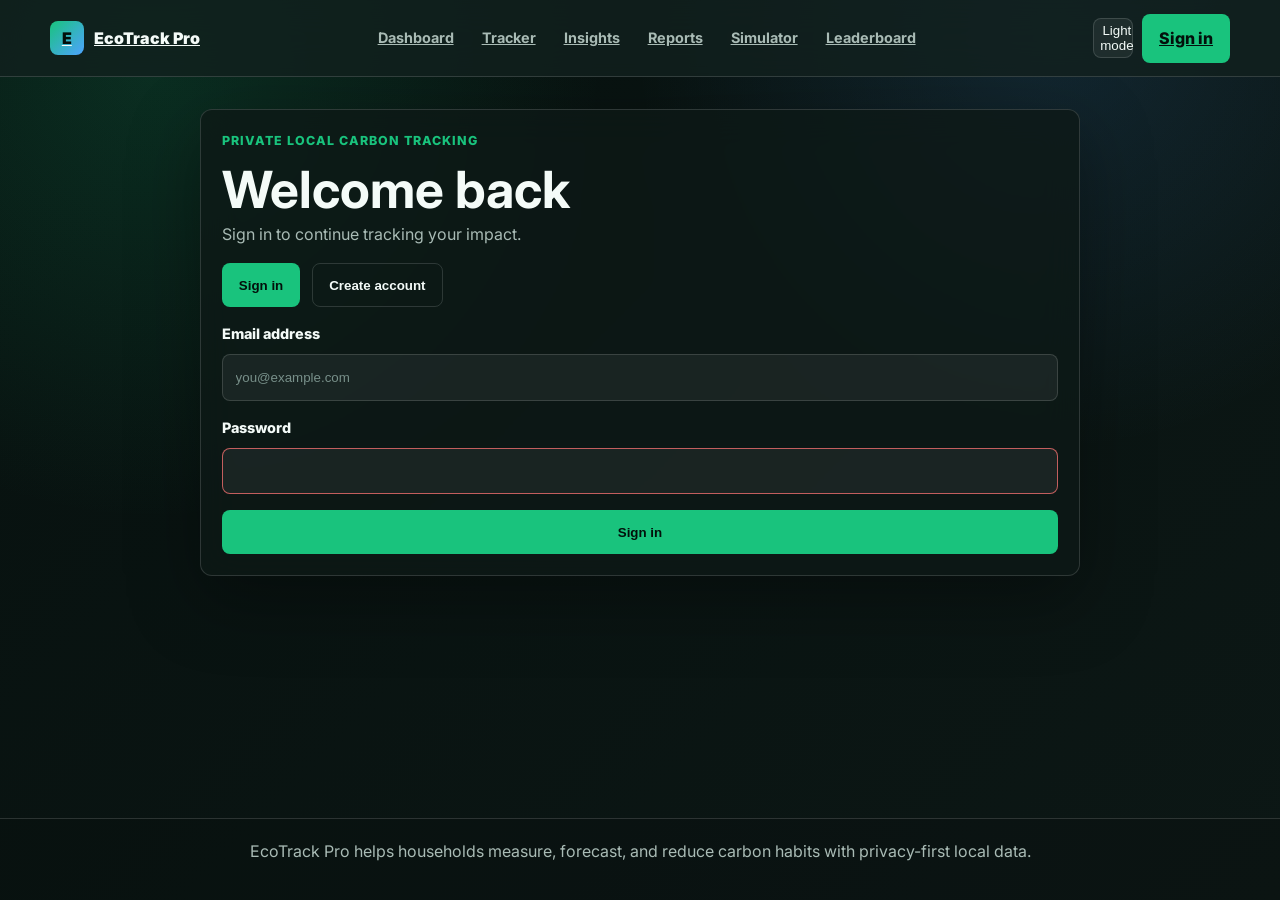
==== commit 9f8d447a: "Enhance EcoTrack Pro with prediction confidence, AI insights, validation, empty states, loading feed" ====
--- a/auth.html
+++ b/auth.html
@@ -3,11 +3,14 @@
 <head>
   <meta charset="UTF-8">
   <meta name="viewport" content="width=device-width, initial-scale=1.0">
-  <meta name="description" content="Sign in to EcoTrack Pro.">
+  <meta name="description" content="EcoTrack Pro — Sign in or create your private carbon intelligence account.">
   <title>EcoTrack Pro | Sign In</title>
   <link rel="stylesheet" href="css/styles.css">
   <script src="components/navbar.js" defer></script>
   <script src="components/footer.js" defer></script>
+  <script src="js/engine.js" defer></script>
+  <script src="js/ai.js" defer></script>
+  <script src="js/predict.js" defer></script>
   <script src="js/data.js" defer></script>
   <script src="js/logic.js" defer></script>
   <script src="js/auth.js" defer></script>
@@ -22,42 +25,42 @@
       <p class="eyebrow">Private local carbon tracking</p>
       <h1 id="authTitle">Welcome back</h1>
       <p id="authSubtitle">Sign in to continue tracking your impact.</p>
-      <div class="cluster mb" role="group" aria-label="Authentication mode">
-        <button class="btn" type="button" data-auth-mode="login">Sign in</button>
-        <button class="btn btn-outline" type="button" data-auth-mode="signup">Create account</button>
+      <div class="cluster mb" role="group" aria-label="Authentication mode selector">
+        <button class="btn" type="button" data-auth-mode="login" aria-label="Switch to sign in mode">Sign in</button>
+        <button class="btn btn-outline" type="button" data-auth-mode="signup" aria-label="Switch to create account mode">Create account</button>
       </div>
 
-      <form id="loginForm" class="stack" novalidate>
+      <form id="loginForm" class="stack" novalidate aria-label="Sign in form">
         <div class="field">
           <label for="loginEmail">Email address</label>
-          <input id="loginEmail" name="email" type="email" autocomplete="email" required aria-label="Login email address" placeholder="you@example.com">
+          <input id="loginEmail" name="email" type="email" autocomplete="email" required aria-label="Email address for sign in" placeholder="you@example.com">
         </div>
         <div class="field">
           <label for="loginPassword">Password</label>
-          <input id="loginPassword" name="password" type="password" autocomplete="current-password" required minlength="8" aria-label="Login password">
+          <input id="loginPassword" name="password" type="password" autocomplete="current-password" required minlength="8" aria-label="Password for sign in">
         </div>
-        <button class="btn btn-block" id="loginBtn" type="submit">Sign in</button>
+        <button class="btn btn-block" id="loginBtn" type="submit" aria-label="Submit sign in form">Sign in</button>
       </form>
 
-      <form id="signupForm" class="stack hidden" novalidate>
+      <form id="signupForm" class="stack hidden" novalidate aria-label="Create account form">
         <div class="field">
           <label for="signupName">Full name</label>
-          <input id="signupName" name="name" type="text" autocomplete="name" required minlength="2" maxlength="80" aria-label="Full name" placeholder="Eco User">
+          <input id="signupName" name="name" type="text" autocomplete="name" required minlength="2" maxlength="80" aria-label="Full name for new account" placeholder="Eco User">
         </div>
         <div class="field">
           <label for="signupEmail">Email address</label>
-          <input id="signupEmail" name="email" type="email" autocomplete="email" required aria-label="Signup email address" placeholder="you@example.com">
+          <input id="signupEmail" name="email" type="email" autocomplete="email" required aria-label="Email address for new account" placeholder="you@example.com">
         </div>
         <div class="field">
           <label for="signupPassword">Password</label>
-          <input id="signupPassword" name="password" type="password" autocomplete="new-password" required minlength="8" aria-label="Create password">
-          <span class="field-hint">Use at least 8 characters.</span>
+          <input id="signupPassword" name="password" type="password" autocomplete="new-password" required minlength="8" aria-label="Password for new account">
+          <span class="field-hint">Minimum 8 characters.</span>
         </div>
         <div class="field">
           <label for="signupConfirm">Confirm password</label>
-          <input id="signupConfirm" name="confirm" type="password" autocomplete="new-password" required minlength="8" aria-label="Confirm password">
+          <input id="signupConfirm" name="confirm" type="password" autocomplete="new-password" required minlength="8" aria-label="Confirm password for new account">
         </div>
-        <button class="btn btn-block" id="signupBtn" type="submit">Create account</button>
+        <button class="btn btn-block" id="signupBtn" type="submit" aria-label="Submit create account form">Create account</button>
       </form>
     </section>
   </main>
--- a/css/styles.css
+++ b/css/styles.css
@@ -62,22 +62,6 @@
   line-height: 1.55;
 }
 
-  .btn {
-    min-height: 2.75rem;
-    display: inline-flex;
-    align-items: center;
-    justify-content: center;
-    gap: 0.5rem;
-    padding: 0.7rem 1rem;
-    border: 1px solid transparent;
-    border-radius: var(--radius);
-    font-weight: 800;
-    color: color-mix(in srgb, #03100b 88%, var(--text) 12%);
-    background: var(--primary);
-    transition: transform 120ms ease, box-shadow 120ms ease;
-  }
-}
-
 :focus-visible {
   outline: none;
   box-shadow: var(--focus);
@@ -313,6 +297,13 @@
   border-radius: var(--radius-lg);
   box-shadow: var(--shadow);
   backdrop-filter: blur(18px);
+  transition: transform 250ms ease, box-shadow 250ms ease;
+}
+
+.glass:hover,
+.card:hover {
+  transform: translateY(-2px);
+  box-shadow: 0 28px 75px rgba(0, 0, 0, 0.4);
 }
 
 .glass {
@@ -592,6 +583,15 @@
   border: 1px solid var(--border);
   border-radius: var(--radius);
   background: rgba(255, 255, 255, 0.055);
+  transition: transform 200ms ease, background 200ms ease;
+}
+
+.insight-card:hover,
+.leaderboard-row:hover,
+.comparison-row:hover,
+.badge-card:hover {
+  transform: translateY(-2px);
+  background: rgba(255, 255, 255, 0.08);
 }
 
 .insight-card {
@@ -863,3 +863,57 @@
     border-color: #ddd;
   }
 }
+
+/* Badge icon */
+.badge-icon {
+  font-size: 2rem;
+  margin: 0.5rem 0;
+  display: block;
+}
+
+.badge-card {
+  display: grid;
+  gap: 0.35rem;
+  padding: 1.1rem;
+  border: 1px solid var(--border);
+  border-radius: var(--radius);
+  background: rgba(255, 255, 255, 0.055);
+  transition: transform 200ms ease, background 200ms ease;
+}
+
+.badge-card:hover {
+  transform: translateY(-2px);
+  background: rgba(255, 255, 255, 0.09);
+}
+
+/* Offset module accent */
+.offset-module {
+  border-color: rgba(25, 195, 125, 0.35);
+  background: linear-gradient(
+    135deg,
+    rgba(25, 195, 125, 0.09),
+    var(--surface)
+  );
+}
+
+/* Confidence chips */
+.chip.low { color: var(--danger); background: rgba(255, 107, 107, 0.12); }
+.chip.medium { color: var(--warning); background: rgba(245, 184, 75, 0.12); }
+.chip.high { color: var(--primary); background: rgba(25, 195, 125, 0.12); }
+
+/* WCAG-compliant focus rings */
+a:focus-visible,
+button:focus-visible,
+input:focus-visible,
+select:focus-visible,
+[tabindex]:focus-visible {
+  outline: 2px solid var(--primary);
+  outline-offset: 2px;
+  box-shadow: 0 0 0 4px rgba(25, 195, 125, 0.25);
+}
+
+/* Trend chip inline on insights header */
+#trendIndicator {
+  font-size: 0.85rem;
+  transition: background 300ms ease;
+}
